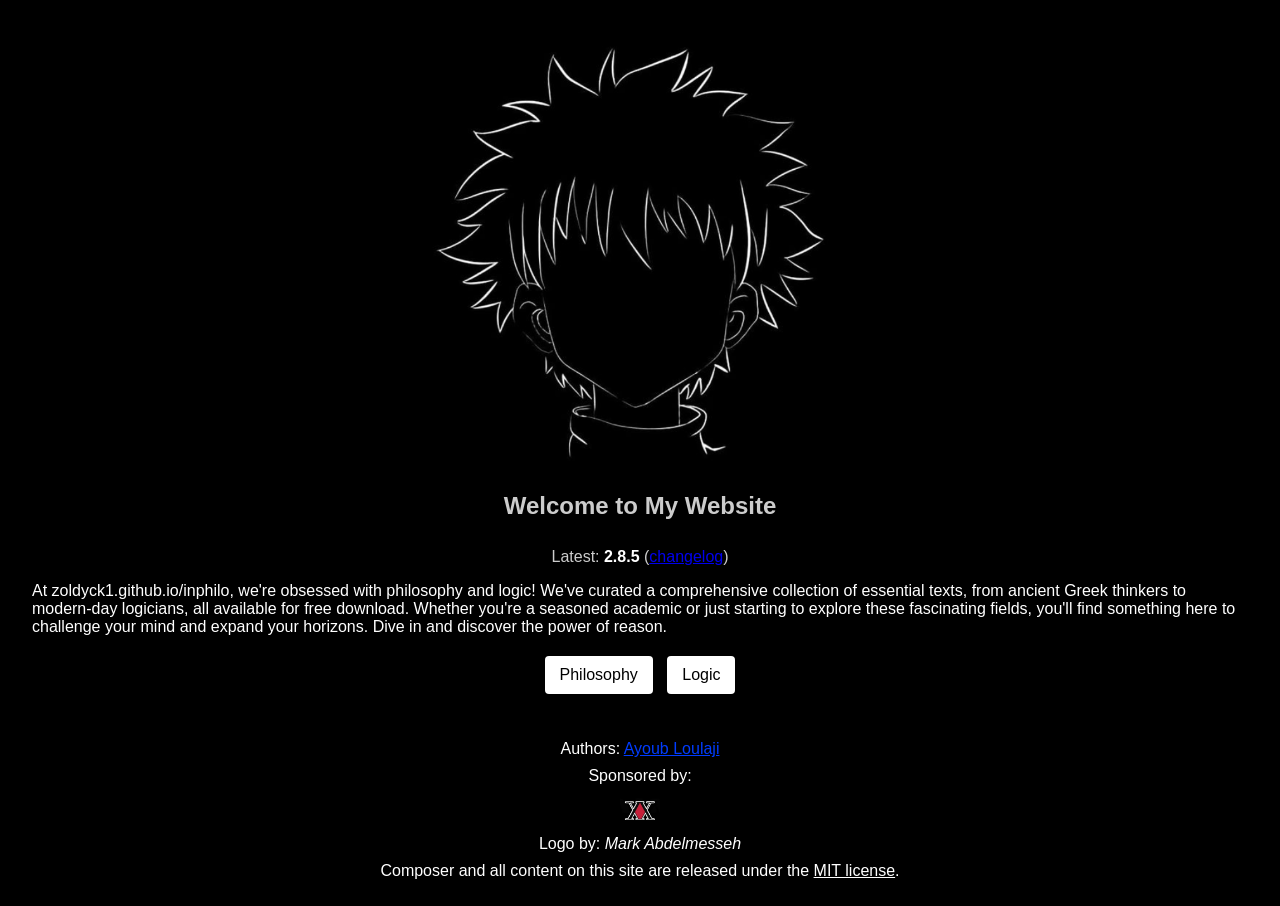
==== index.htm @ 7c4bab80 "Add files via upload" ====
<!DOCTYPE html>
<html lang="en">
    <head>
        <meta charset="utf-8">

        <title>INPHILO</title>
        <meta name="description" content="A Dependency Manager for PHP">
        <meta name="viewport" content="width=device-width,initial-scale=1">

        <link rel="stylesheet" href="index.css">
    </head>

    <body>
        <div id="container">
            <header>
                            </header>
            <main role="main">
                <div id="main">

    <section role="banner">
        <div class="logo">
            <figure>
                <img id="logo" src="killuaLOGO.png" alt="Website Logo"/>
            </figure>
            <h1 class="slogan" role="definition">
                Welcome to My Website
            </h1><br>
            <p class="latest">Latest: <strong>2.8.5</strong> (<a href="/changelog/2.8.5" title="Changelog for version 2.8.5" aria-label="Changelog for version 2.8.5">changelog</a>)</p>
                    </div>
            <p>
                At zoldyck1.github.io/inphilo, we're obsessed with philosophy and logic! We've curated a comprehensive collection of essential texts, from ancient Greek thinkers to modern-day logicians, all available for free download. Whether you're a seasoned academic or just starting to explore these fascinating fields, you'll find something here to challenge your mind and expand your horizons. Dive in and discover the power of reason.
            </p>
    </section>

    <article>
        <p class="buttons">
            <a href="philosophy.htm" >Philosophy </a>
            <a href="logic.html">Logic </a>
        </p>

    </article>

                </div>
            </main>
            <footer>

    <p>
        Authors: <a id="Authors" href="https://www.instagram.com/11___liebert/" target="_blank" rel="noopener noreferrer">Ayoub Loulaji</a>

    </p>
    <p>Sponsored by:</p>
    <p>
            <img  src="hunterxhunter.png" alt="Sponsor Logo"/>
    </p>
    <p>
        Logo by: <em>Mark Abdelmesseh</em>
    </p>


                <p class="license">
                    Composer and all content on this site are released under the <a href="https://github.com/composer/composer/blob/main/LICENSE" title="View the MIT license (external link to GitHub.com)" aria-label="View the MIT license (external link to GitHub.com)">MIT license</a>.
                </p>
            </footer>
        </div>

    </body>
</html>
---- index.css ----
body {
    background-color: #000; /* Pure black. */
    color: #fff; /* Pure white. */
    font-family: sans-serif;
    margin: 0;
    padding: 0;
    display: flex;
    justify-content: center;
    align-items: center;
    min-height: 100vh;
}

#container {
    width: auto;
    max-width: 95%;
    background-color: transparent;
    padding: 20px;
}

.logo {
    text-align: center;
}
.logo figure{
    margin:0;
}



.logo img {
    display: block;
    margin: 0 auto;
    max-width: 40%;
    height: auto;
}
.logoPHILOSOPHY img {
    display: block;
    margin: 0 auto;
    max-width: 19%;
    height: auto;
}
.logoSCIENCE img {
    display: block;
    margin: 0 auto;
    max-width: 15%;
    height: auto;
}
/* KEEP THE TEXT, YOU IDIOT (that's me) */
.slogan, .latest {
    /* display: none;  REMOVED THIS SHIT */
    color: #ccc; /*  Visible text, slightly greyed out */
    text-align: center; /* Center the text */
    margin: 5px 0; /* Some spacing */
}
#Authors{
    color: #003cff;
}
/* style latest even more*/
.latest strong{
    color:#fff;
}
.buttons {
    text-align: center;
    margin: 20px 0;
}

.buttons a {
    background-color: #ffffff;
    color: #000000;
    padding: 10px 15px;
    text-decoration: none;
    border-radius: 4px;
    margin: 0 5px;
    display: inline-block;
    border: none;
}

/* unhide footer*/
footer{
   display:block; /* SHOW THE FOOTER AGAIN */
    text-align: center; /* Center the footer content */
    color: #ffffff; /* Greyed-out footer text */
    padding-top:20px; /* add space between content*/

}
footer p, footer a {
     border:none;
    padding:3px 0;
    margin:3px 0;
    color:#ffffff;
}
header{
     border:none;
    padding:0;
    margin:0;
}
img {
    display: block; /* Make images block-level */
    margin: 0 auto; /* Center horizontally */
    max-width: 40px; /* Ensure images don't overflow their container */
    height: auto;    /* Maintain aspect ratio */
}

/* Book list styling in philosophy.htm and science.htm */
.book-list {
    list-style: none; /* Remove default bullets */
    padding: 0;
    text-align: center;
    ; /* Center list items */
}


.book-list li {
    margin-bottom: 10px; /* Spacing between list items */
}

.book-list a {
    color: #000000; /* Link color */
    text-decoration: none;
    background-color: #ffffff;
    padding: 8px 12px;
    border-radius: 4px;
    display: inline-block; /* Make links block-like for padding */
}

.book-list a:hover {
    text-decoration: underline; /* Underline on hover for clarity */
}
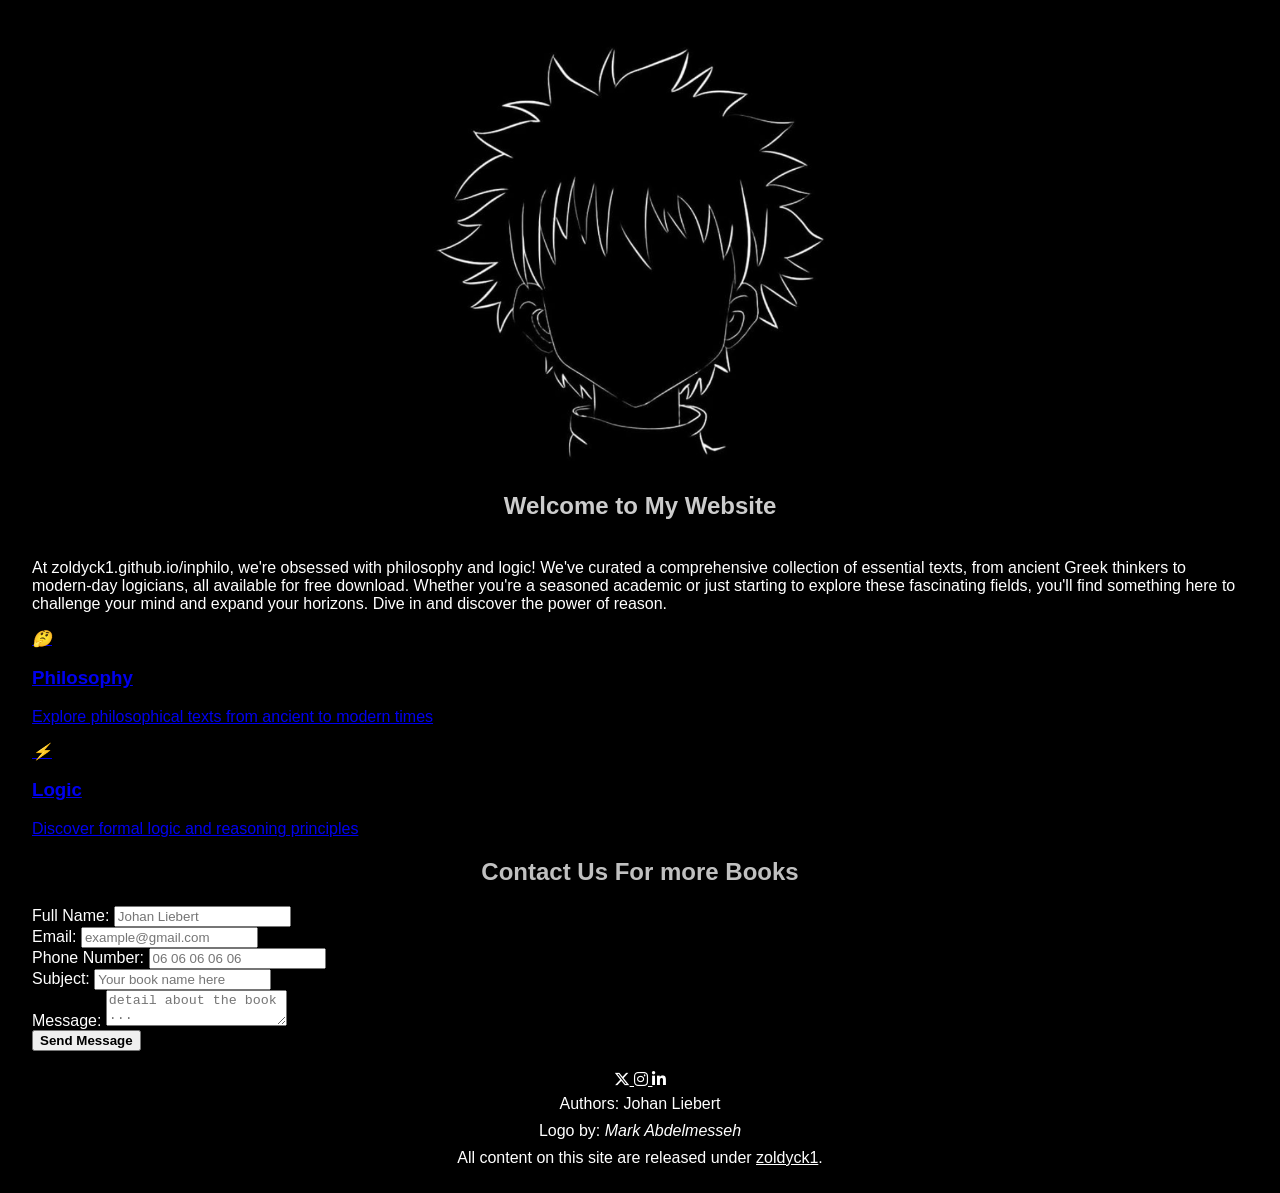
==== commit 01bf0d61: "Add files via upload" ====
--- a/index.htm
+++ b/index.htm
@@ -8,6 +8,7 @@
         <meta name="viewport" content="width=device-width,initial-scale=1">
 
         <link rel="stylesheet" href="index.css">
+        <link rel="stylesheet" href="https://cdnjs.cloudflare.com/ajax/libs/font-awesome/6.5.1/css/all.min.css">
     </head>
 
     <body>
@@ -25,43 +26,146 @@
             <h1 class="slogan" role="definition">
                 Welcome to My Website
             </h1><br>
-            <p class="latest">Latest: <strong>2.8.5</strong> (<a href="/changelog/2.8.5" title="Changelog for version 2.8.5" aria-label="Changelog for version 2.8.5">changelog</a>)</p>
-                    </div>
+        </div>
             <p>
                 At zoldyck1.github.io/inphilo, we're obsessed with philosophy and logic! We've curated a comprehensive collection of essential texts, from ancient Greek thinkers to modern-day logicians, all available for free download. Whether you're a seasoned academic or just starting to explore these fascinating fields, you'll find something here to challenge your mind and expand your horizons. Dive in and discover the power of reason.
             </p>
     </section>
 
+    <nav class="main-menu">
+        <div class="menu-container">
+            <div class="menu-item">
+                <a href="philosophy.htm">
+                    <i class="menu-icon">🤔</i>
+                    <h3>Philosophy</h3>
+                    <p>Explore philosophical texts from ancient to modern times</p>
+                </a>
+            </div>
+            <div class="menu-item">
+                <a href="logic.html">
+                    <i class="menu-icon">⚡</i>
+                    <h3>Logic</h3>
+                    <p>Discover formal logic and reasoning principles</p>
+                </a>
+            </div>
+        </div>
+    </nav>
+
     <article>
-        <p class="buttons">
-            <a href="philosophy.htm" >Philosophy </a>
-            <a href="logic.html">Logic </a>
-        </p>
+      
 
+        <!-- Add contact form -->
+        <div class="contact-form">
+            <h1 style="text-align: center; color: #C0C0C0;"> <strong>Contact Us For more Books</strong>  </h1>
+            <form id="contactForm" action="https://formspree.io/f/xldgyywr" method="POST">
+                <div class="form-group">
+                    <label for="name">Full Name:</label>
+                    <input type="text" id="name" name="name" required placeholder="Johan Liebert">
+                </div>
+                
+                <div class="form-group">
+                    <label for="email">Email:</label>
+                    <input type="email" id="email" name="email" required placeholder="example@gmail.com">
+                </div>
+                
+                <div class="form-group">
+                    <label for="phone">Phone Number:</label>
+                    <input type="tel" id="phone" name="phone" placeholder="06 06 06 06 06">
+                </div>
+                
+                <div class="form-group">
+                    <label for="subject">Subject:</label>
+                    <input type="text" id="subject" name="subject" required placeholder="Your book name here">
+                </div>
+
+                <div class="form-group">
+                    <label for="message">Message:</label>
+                    <textarea id="message" name="message" required placeholder="detail about the book ... "></textarea>
+                </div>
+                
+                <button type="submit"><strong>Send Message</strong> </button>
+            </form>
+            <div id="formMessage"></div>
+        </div>
+
+        
     </article>
 
                 </div>
             </main>
             <footer>
+                <div class="social-links">
+                    <a href="https://x.com/ayoub_zoldyck" target="_blank" rel="noopener noreferrer">
+                        <i class="fab fa-x-twitter"></i>
+                    </a>
+                    <a href="https://www.instagram.com/11___liebert/" target="_blank" rel="noopener noreferrer">
+                        <i class="fab fa-instagram"></i>
+                    </a>
+                    <a href="https://www.linkedin.com/in/ayoub-loula-4b0389239/" target="_blank" rel="noopener noreferrer">
+                        <i class="fab fa-linkedin-in"></i>
+                    </a>
+                </div>
 
-    <p>
-        Authors: <a id="Authors" href="https://www.instagram.com/11___liebert/" target="_blank" rel="noopener noreferrer">Ayoub Loulaji</a>
-
-    </p>
-    <p>Sponsored by:</p>
-    <p>
-            <img  src="hunterxhunter.png" alt="Sponsor Logo"/>
-    </p>
-    <p>
-        Logo by: <em>Mark Abdelmesseh</em>
-    </p>
-
+                <p>
+                    Authors: Johan Liebert 
+                </p>
+                <p>
+                    Logo by: <em>Mark Abdelmesseh</em>
+                </p>
 
                 <p class="license">
-                    Composer and all content on this site are released under the <a href="https://github.com/composer/composer/blob/main/LICENSE" title="View the MIT license (external link to GitHub.com)" aria-label="View the MIT license (external link to GitHub.com)">MIT license</a>.
+                All content on this site are released under <a href="hunterxhunter.png" target="_blank">zoldyck1</a>.
                 </p>
             </footer>
         </div>
 
+        <button id="scrollToTop" title="Go to top">↑</button>
+
+        <script>
+            const form = document.getElementById('contactForm');
+            const formMessage = document.getElementById('formMessage');
+
+            form.addEventListener('submit', function(e) {
+                e.preventDefault();
+                
+                fetch(form.action, {
+                    method: 'POST',
+                    body: new FormData(form),
+                    headers: {
+                        'Accept': 'application/json'
+                    }
+                })
+                .then(response => response.json())
+                .then(data => {
+                    formMessage.innerHTML = "Thank you! Your message has been sent.";
+                    formMessage.style.color = 'green';
+                    form.reset();
+                })
+                .catch(error => {
+                    formMessage.innerHTML = "Oops! There was a problem submitting your Message .";
+                    formMessage.style.color = 'red';
+                });
+            });
+
+            // Get the button
+            const scrollToTopBtn = document.getElementById("scrollToTop");
+
+            // Show button when user scrolls down 20px from top
+            window.onscroll = function() {
+                if (document.body.scrollTop > 20 || document.documentElement.scrollTop > 20) {
+                    scrollToTopBtn.style.display = "block";
+                } else {
+                    scrollToTopBtn.style.display = "none";
+                }
+            };
+
+            // Scroll to top when button is clicked
+            scrollToTopBtn.addEventListener("click", function() {
+                window.scrollTo({
+                    top: 0,
+                    behavior: "smooth"
+                });
+            });
+        </script>
     </body>
 </html>
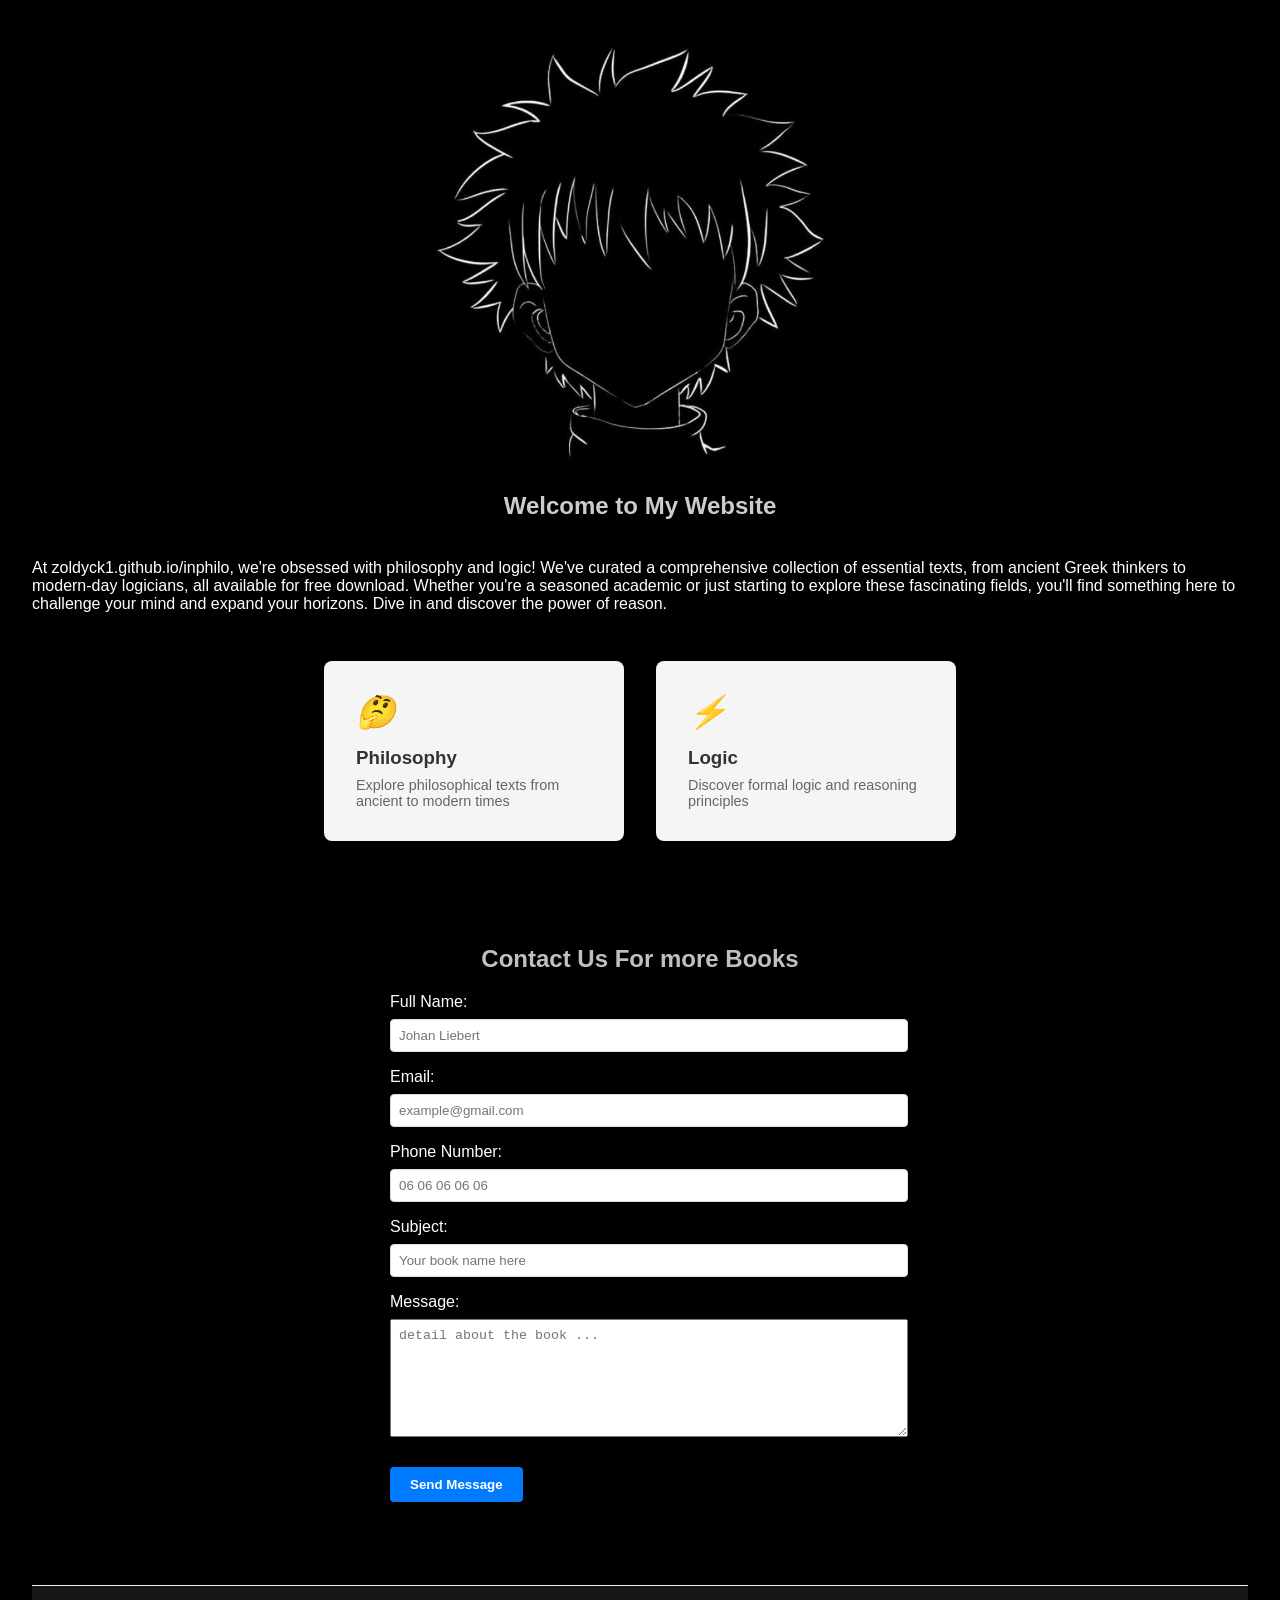
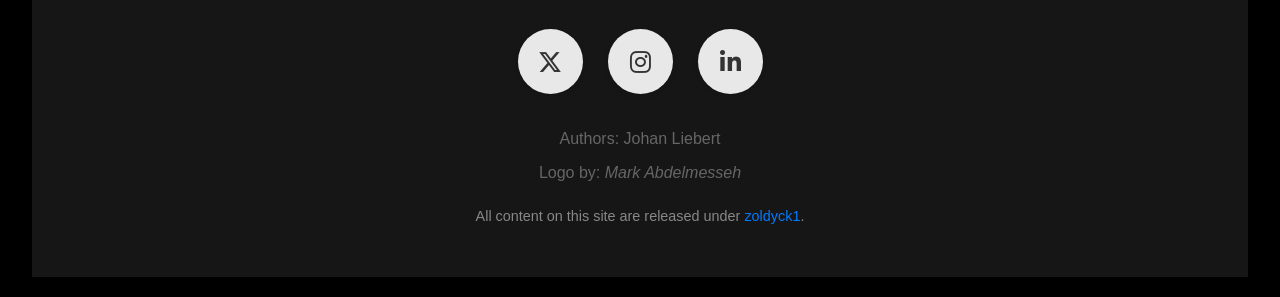
==== commit 081c18b2: "Update index.htm" ====
--- a/index.htm
+++ b/index.htm
@@ -169,3 +169,4 @@
         </script>
     </body>
 </html>
+
--- a/index.css
+++ b/index.css
@@ -1,5 +1,3 @@
-
-
 body {
     background-color: #000; /* Pure black. */
     color: #fff; /* Pure white. */
@@ -127,3 +125,207 @@
 .book-list a:hover {
     text-decoration: underline; /* Underline on hover for clarity */
 }
+
+
+.contact-form {
+    max-width: 500px;
+    margin: 2rem auto;
+    padding: 20px;
+}
+
+.form-group {
+    margin-bottom: 1rem;
+}
+
+.form-group label {
+    display: block;
+    margin-bottom: 0.5rem;
+}
+
+.form-group input {
+    width: 100%;
+    padding: 8px;
+    border: 1px solid #ddd;
+    border-radius: 4px;
+}
+
+.form-group textarea {
+    width: 100%;
+    padding: 8px;
+    margin-bottom: 10px;
+    min-height: 100px;
+}
+
+button[type="submit"] {
+    background-color: #007bff;
+    color: white;
+    padding: 10px 20px;
+    border: none;
+    border-radius: 4px;
+    cursor: pointer;
+}
+
+button[type="submit"]:hover {
+    background-color: #0056b3;
+}
+
+#formMessage {
+    margin-top: 15px;
+    font-weight: bold;
+}
+.main-menu {
+    padding: 2rem 0;
+}
+
+.menu-container {
+    display: flex;
+    justify-content: center;
+    gap: 2rem;
+    max-width: 1200px;
+    margin: 0 auto;
+}
+
+.menu-item {
+    flex: 1;
+    max-width: 300px;
+    background: #f5f5f5;
+    border-radius: 8px;
+    transition: transform 0.2s, box-shadow 0.2s;
+}
+
+.menu-item:hover {
+    transform: translateY(-5px);
+    box-shadow: 0 5px 15px rgba(0,0,0,0.1);
+}
+
+.menu-item a {
+    display: block;
+    padding: 2rem;
+    text-decoration: none;
+    color: inherit;
+}
+
+.menu-icon {
+    font-size: 2rem;
+    display: block;
+    margin-bottom: 1rem;
+}
+
+.menu-item h3 {
+    margin: 0 0 0.5rem 0;
+    color: #333;
+}
+
+.menu-item p {
+    margin: 0;
+    color: #666;
+    font-size: 0.9rem;
+}
+
+/* Footer styles */
+footer {
+    background-color: #171616;
+    padding: 40px 0;
+    margin-top: 3rem;
+    border-top: 1px solid #eee;
+}
+
+.social-links {
+    display: flex;
+    justify-content: center;
+    gap: 25px;
+    margin-bottom: 30px;
+}
+
+.social-links a {
+    color: #333;
+    font-size: 24px;
+    transition: all 0.3s ease;
+    padding: 10px;
+    border-radius: 50%;
+    background: #e8e8e8;
+    box-shadow: 0 2px 5px rgba(0,0,0,0.1);
+    width: 45px;
+    height: 45px;
+    display: flex;
+    align-items: center;
+    justify-content: center;
+}
+
+.social-links a:hover {
+    transform: translateY(-3px);
+}
+
+.social-links a:hover .fa-linkedin-in {
+    color: #0077b5;
+}
+
+.social-links a:hover .fa-instagram {
+    color: #e4405f;
+}
+
+.social-links a:hover .fa-x-twitter {
+    color: #000000;
+}
+
+footer p {
+    margin: 10px 0;
+    color: #666;
+}
+
+footer a {
+    color: #007bff;
+    text-decoration: none;
+    transition: color 0.3s;
+}
+
+footer a:hover {
+    color: #0056b3;
+}
+
+footer img {
+    max-width: 150px;
+    height: auto;
+    margin: 15px 0;
+}
+
+.license {
+    font-size: 0.9rem;
+    color: #888;
+    margin-top: 20px;
+}
+
+/* Responsive footer */
+@media (max-width: 768px) {
+    .social-links {
+        gap: 15px;
+    }
+
+    .social-links a {
+        font-size: 20px;
+        width: 40px;
+        height: 40px;
+    }
+}
+
+#scrollToTop {
+    position: fixed;
+    bottom: 20px;
+    right: 20px;
+    background-color: #ffffff;
+    color: rgb(0, 0, 0);
+    width: 40px;
+    height: 40px;
+    border-radius: 50%;
+    border: none;
+    cursor: pointer;
+    display: none;
+    font-size: 20px;
+    opacity: 7;
+    transition: opacity 3s;
+}
+
+#scrollToTop:hover {
+    opacity: 10;
+    background-color: #ddd;
+}
